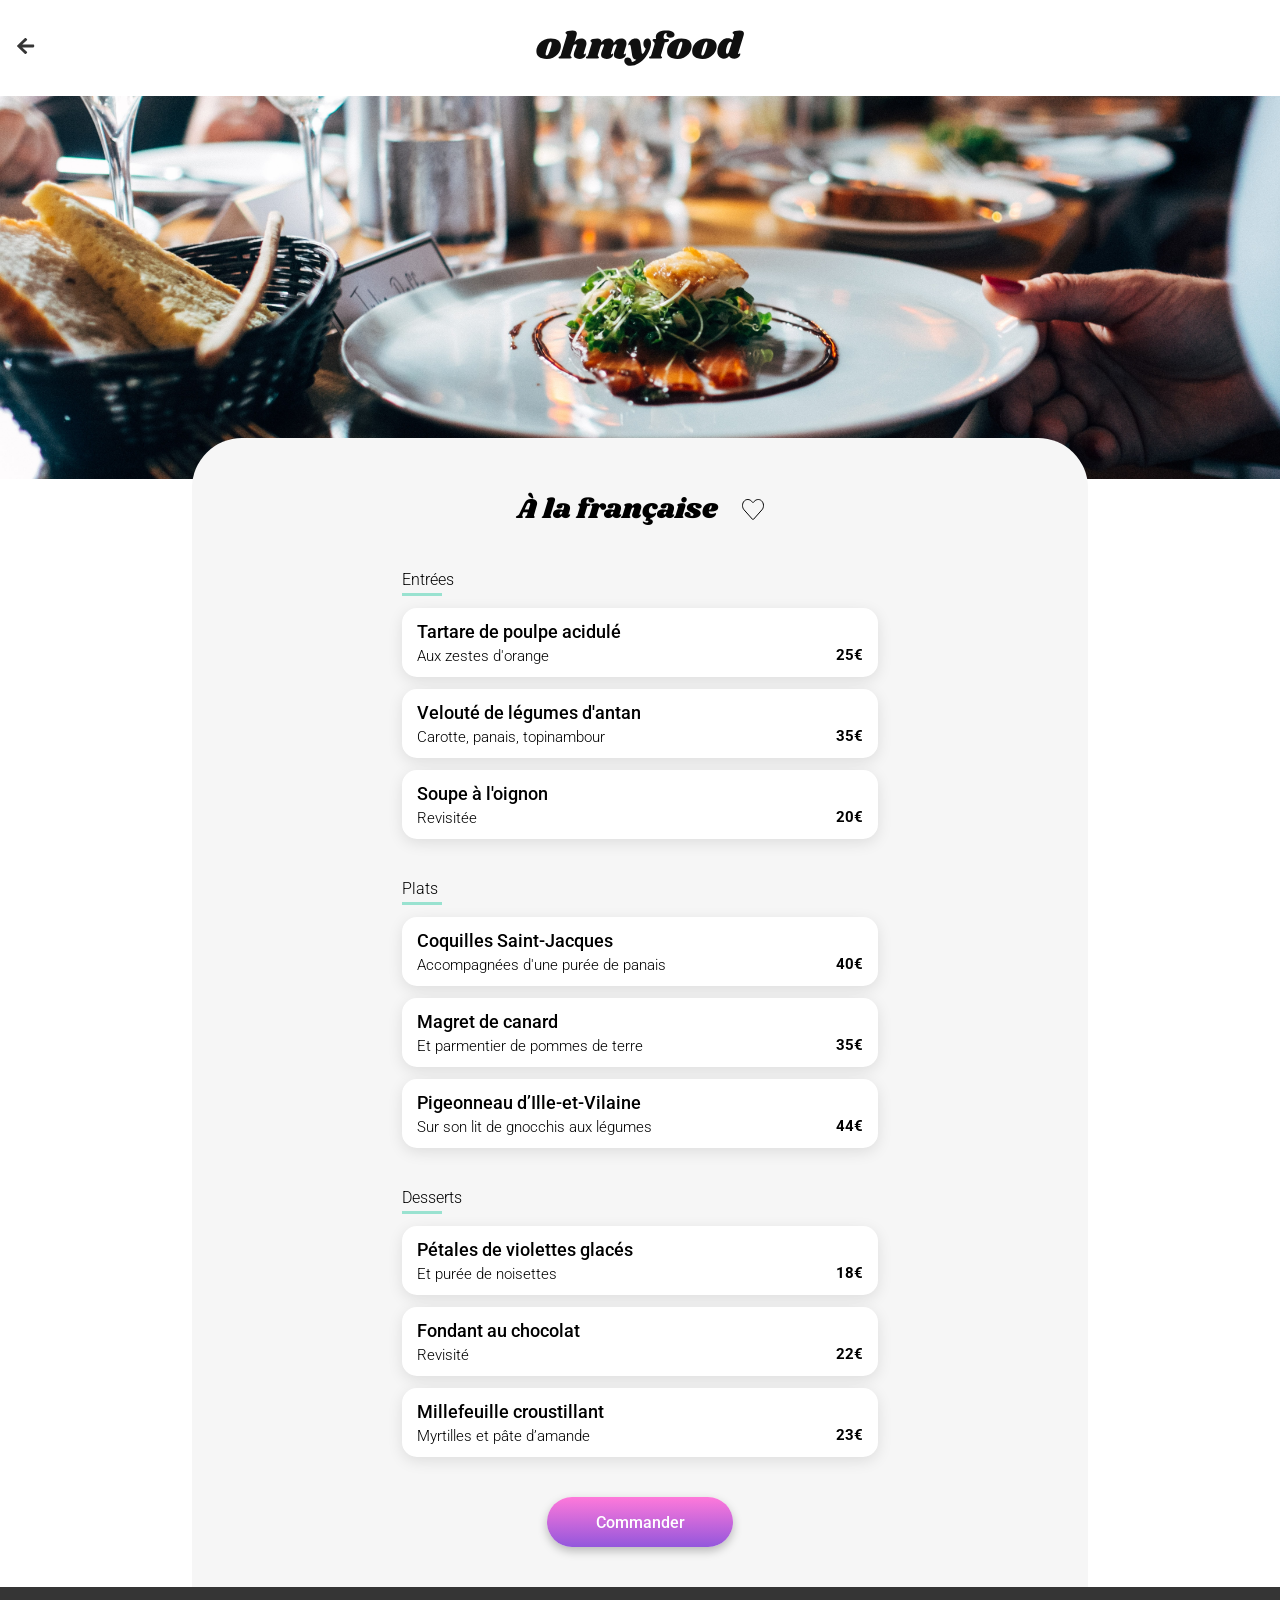
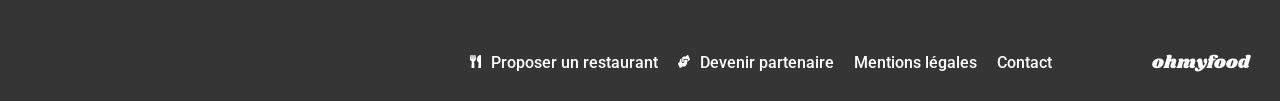
==== restaurants/a-la-francaise.html @ 62482ba0 "ajout des pages restaurants .html" ====
<!DOCTYPE html>
<html lang="fr">
    <head>
        <meta charset="UTF-8">
        <meta name="viewport" content="width=device-width, initial-scale=1.0">
        <title>OhMyFood! - À la française</title>
        <link rel="preconnect" href="https://fonts.googleapis.com">
        <link rel="preconnect" href="https://fonts.gstatic.com" crossorigin>
        <link href="https://fonts.googleapis.com/css2?family=Roboto:ital,wght@0,100..900;1,100..900&family=Shrikhand&display=swap" rel="stylesheet">
        <link rel="stylesheet" href="../assets/style.css">
    </head>

    <body>
        
        <header class="header">
            <img class="header__logo" src="../assets/images/logo/ohmyfood@2x.svg" alt="Logo du site OhMyFood">
            <a class="header__back" href="../index.html">
                <img src="../assets/images/icones/back.svg" alt="bouton back pour revenir sur la page principale">
            </a>
        </header>

        <main>
            <div class="hero">
                <img class="hero__image" src="../assets/images/restaurants/la-palette-du-gout.jpg" alt="image du restaurant la pallette du gout">
            </div>

            <section class="menu">
                <div class="menu__header">
                    <h1 class="menu__title">À la française</h1>
                    <div class="menu__heart"></div>
                </div>

                    <div class="menu__section">
                        <h2 class="menu__section-title">Entrées</h2>

                        <div class="dish">
                            <div class="dish__info">
                                <h3 class="dish__title">Tartare de poulpe acidulé</h3>
                                <p class="dish__description">Aux zestes d'orange</p>
                            </div>
                            <div class="dish__price">25€</div>
                            <div class="dish__check">
                                <img class="dish__check-img" src="../assets/images/icones/Check.svg" alt="icone check pour valider un plat">
                            </div>
                        </div>

                        <div class="dish">
                            <div class="dish__info">
                                <h3 class="dish__title">Velouté de légumes d'antan</h3>
                                <p class="dish__description">Carotte, panais, topinambour</p>
                            </div>
                            <div class="dish__price">35€</div>
                            <div class="dish__check">
                                <img class="dish__check-img" src="../assets/images/icones/Check.svg" alt="icone check pour valider un plat">
                            </div>
                        </div>

                        <div class="dish">
                            <div class="dish__info">
                                <h3 class="dish__title">Soupe à l'oignon</h3>
                                <p class="dish__description">Revisitée</p>
                            </div>
                            <div class="dish__price">20€</div>
                            <div class="dish__check">
                                <img class="dish__check-img" src="../assets/images/icones/Check.svg" alt="icone check pour valider un plat">
                            </div>
                        </div>
                    </div>

                    <div class="menu__section">
                        <h2 class="menu__section-title">Plats</h2>

                        <div class="dish">
                            <div class="dish__info">
                                <h3 class="dish__title">Coquilles Saint-Jacques</h3>
                                <p class="dish__description">Accompagnées d'une purée de panais</p>
                            </div>
                            <div class="dish__price">40€</div>
                            <div class="dish__check">
                                <img class="dish__check-img" src="../assets/images/icones/Check.svg" alt="icone check pour valider un plat">
                            </div>
                        </div>

                        <div class="dish">
                            <div class="dish__info">
                                <h3 class="dish__title">Magret de canard</h3>
                                <p class="dish__description">Et parmentier de pommes de terre</p>
                            </div>
                            <div class="dish__price">35€</div>
                            <div class="dish__check">
                                <img class="dish__check-img" src="../assets/images/icones/Check.svg" alt="icone check pour valider un plat">
                            </div>
                        </div>

                        <div class="dish">
                            <div class="dish__info">
                                <h3 class="dish__title">Pigeonneau d’Ille-et-Vilaine</h3>
                                <p class="dish__description">Sur son lit de gnocchis aux légumes</p>
                            </div>
                            <div class="dish__price">44€</div>
                            <div class="dish__check">
                                <img class="dish__check-img" src="../assets/images/icones/Check.svg" alt="icone check pour valider un plat">
                            </div>
                        </div>
                    </div>

                    <div class="menu__section">
                        <h2 class="menu__section-title">Desserts</h2>

                        <div class="dish">
                            <div class="dish__info">
                                <h3 class="dish__title">Pétales de violettes glacés</h3>
                                <p class="dish__description">Et purée de noisettes</p>
                            </div>
                            <div class="dish__price">18€</div>
                            <div class="dish__check">
                                <img class="dish__check-img" src="../assets/images/icones/Check.svg" alt="icone check pour valider un plat">
                            </div>
                        </div>

                        <div class="dish">
                            <div class="dish__info">
                                <h3 class="dish__title">Fondant au chocolat</h3>
                                <p class="dish__description">Revisité</p>
                            </div>
                            <div class="dish__price">22€</div>
                            <div class="dish__check">
                                <img class="dish__check-img" src="../assets/images/icones/Check.svg" alt="icone check pour valider un plat">
                            </div>
                        </div>

                        <div class="dish">
                            <div class="dish__info">
                                <h3 class="dish__title">Millefeuille croustillant</h3>
                                <p class="dish__description">Myrtilles et pâte d’amande</p>
                            </div>
                            <div class="dish__price">23€</div>
                            <div class="dish__check">
                                <img class="dish__check-img" src="../assets/images/icones/Check.svg" alt="icone check pour valider un plat">
                            </div>
                        </div>
                    </div>

                    <div class="menu__order">
                        <button class="btn btn--order">Commander</button>
                    </div>
            </section>
        </main>

        <footer class="footer">
            <h2 class="footer__title">ohmyfood</h2>
            <ul class="footer__list">
                <li>
                    <a href="#" class="footer__link"><img class="footer__img" src="../assets/images/icones/fork-knife.svg" alt="image de couvert">Proposer un restaurant</a>
                </li>
                <li>
                    <a href="#" class="footer__link"><img class="footer__img" src="../assets/images/icones/hands.svg" alt="image d'une poignée de main">Devenir partenaire</a>
                </li>
                <li>
                    <a href="#" class="footer__link">Mentions légales</a>
                </li>
                <li>
                    <a href="mailto:contact@ohmyfood.com" class="footer__link">Contact</a>
                </li>
            </ul>
        </footer>

    </body>
</html>
---- assets/style.css ----
*, *::before, *::after {
  box-sizing: border-box;
}

body, h1, h2, h3, p {
  margin: 0;
}

ul {
  margin: 0;
  padding: 0;
  list-style: none;
}

.header {
  display: flex;
  justify-content: center;
  align-items: center;
  background-color: #FFFFFF;
  height: 63px;
  position: relative;
  z-index: 1;
  box-shadow: 0px 4px 4px 0px rgba(0, 0, 0, 0.15);
}
@media (min-width: 1024px) {
  .header {
    height: 96px;
    box-shadow: none;
  }
}
.header__logo {
  height: 36px;
}
.header__back {
  position: absolute;
  left: 17px;
}

.footer {
  background-color: #353535;
  color: #FFFFFF;
  padding: 22px 0 22px 25px;
}
@media (min-width: 1024px) {
  .footer {
    display: flex;
    align-items: center;
    height: 114px;
    padding: 67px 0 30px;
  }
}
.footer__title {
  font-family: "Shrikhand", cursive;
  font-size: 18px;
  font-weight: 400;
  padding-bottom: 16px;
}
@media (min-width: 1024px) {
  .footer__title {
    padding: 0 30px 0 100px;
    order: 2;
  }
}
.footer__list {
  display: flex;
  flex-direction: column;
  gap: 7px;
}
@media (min-width: 1024px) {
  .footer__list {
    flex-direction: row;
    margin-left: auto;
    gap: 20px;
  }
}
.footer__link {
  font-family: "Roboto", sans-serif;
  font-weight: 500;
  color: #FFFFFF;
  text-decoration: none;
}
.footer__img {
  padding-right: 10px;
}

.loader {
  display: flex;
  justify-content: center;
  align-items: center;
  position: fixed;
  width: 100%;
  height: 100%;
  animation: hide-loader 1s ease forwards 2s;
  background-color: #FFFFFF;
  z-index: 3;
}
.loader__spinner {
  position: relative;
  width: 340px;
  height: 340px;
}
.loader__circle {
  position: absolute;
  top: 50%;
  left: 50%;
  border-radius: 50%;
  border: 4px solid transparent;
}
.loader__circle--1 {
  width: 220px;
  height: 220px;
  border-top-color: #9356DC;
  animation: animation-loader 1.2s linear infinite;
}
.loader__circle--2 {
  width: 190px;
  height: 190px;
  border-top-color: #FF79DA;
  animation: animation-loader 1s linear infinite reverse;
}
.loader__circle--3 {
  width: 170px;
  height: 170px;
  border-top-color: #9356DC;
  animation: animation-loader 1.5s linear infinite;
}
.loader__circle--4 {
  width: 120px;
  height: 120px;
  border-top-color: #FF79DA;
  animation: animation-loader 0.8s linear infinite reverse;
}

@keyframes hide-loader {
  0% {
    opacity: 1;
    visibility: visible;
  }
  100% {
    opacity: 0;
    visibility: hidden;
  }
}
@keyframes animation-loader {
  0% {
    transform: translate(-50%, -50%) rotate(0deg);
  }
  100% {
    transform: translate(-50%, -50%) rotate(360deg);
  }
}
@keyframes fade-in-up {
  from {
    opacity: 0;
    transform: translateY(30px);
  }
  to {
    opacity: 1;
    transform: translateY(0);
  }
}
.btn {
  font-family: "Roboto", sans-serif;
  font-weight: 500;
  display: flex;
  align-items: center;
  font-size: 16px;
  height: 50px;
  color: #FFFFFF;
  background: linear-gradient(#FF79DA, #9356DC);
  box-shadow: 0px 4px 10px 0px rgba(0, 0, 0, 0.25);
  border: none;
  border-radius: 30px;
  padding: 0 18.5px;
  cursor: pointer;
  transition: filter 400ms;
}
.btn:hover {
  filter: brightness(1.1);
  box-shadow: 0px 4px 15px 0px rgba(0, 0, 0, 0.45);
}
.btn--order {
  justify-content: center;
  min-width: 186px;
}

.location {
  display: flex;
  justify-content: center;
  align-items: center;
  position: relative;
  gap: 17px;
  height: 50px;
  background-color: #EAEAEA;
  box-shadow: 0px 4px 4px 0px rgba(0, 0, 0, 0.25);
}
@media (min-width: 1024px) {
  .location {
    box-shadow: none;
  }
}
.location__text {
  font-family: "Roboto", sans-serif;
  font-weight: 500;
}

.explore-restaurants {
  display: flex;
  flex-direction: column;
  align-items: center;
  padding: 39px 10px 57px;
  gap: 18px;
  background-color: #F6F6F6;
}
@media (min-width: 1024px) {
  .explore-restaurants {
    padding: 30px 0;
  }
}
.explore-restaurants__title {
  font-family: "Roboto", sans-serif;
  font-weight: 700;
  text-align: center;
  font-size: 24px;
}
@media (min-width: 1024px) {
  .explore-restaurants__title {
    font-size: 40px;
  }
}
.explore-restaurants__text {
  font-family: "Roboto", sans-serif;
  font-weight: 300;
  text-align: center;
  font-size: 18px;
  margin-bottom: 9px;
}

.operations {
  display: flex;
  flex-direction: column;
  gap: 25px;
  padding: 48px 20px 68px;
}
@media (min-width: 1024px) {
  .operations {
    padding: 50px 90px;
  }
}
@media (min-width: 1280px) {
  .operations {
    padding: 50px 207px 50px 180px;
  }
}
.operations__title {
  font-family: "Roboto", sans-serif;
  font-weight: 700;
}
.operations__container {
  display: flex;
  flex-direction: column;
  gap: 25px;
}
@media (min-width: 768px) {
  .operations__container {
    flex-direction: row;
  }
}
.operations__step {
  display: flex;
  align-items: center;
  position: relative;
  background: #F6F6F6;
  border-radius: 20px;
  height: 72px;
  box-shadow: 0px 4px 15px 0px rgba(0, 0, 0, 0.15);
  margin-left: 12px;
}
@media (min-width: 768px) {
  .operations__step {
    flex: 1;
  }
}
.operations__number {
  display: flex;
  justify-content: center;
  align-items: center;
  position: absolute;
  z-index: 1;
  left: -12px;
  background-color: #9356DC;
  color: #FFFFFF;
  border-radius: 50px;
  width: 24px;
  height: 24px;
}
.operations__icone {
  padding: 0 27px 0 33px;
}
.operations__step-title {
  font-family: "Roboto", sans-serif;
  font-weight: 500;
  font-size: 16px;
  padding-right: 10px;
}

.selection-restaurants {
  background-color: #F6F6F6;
  padding: 54px 18px 66px 17px;
}
@media (min-width: 1024px) {
  .selection-restaurants {
    padding: 30px 90px;
  }
}
@media (min-width: 1280px) {
  .selection-restaurants {
    padding: 30px 180px;
  }
}
.selection-restaurants__title {
  font-family: "Roboto", sans-serif;
  font-weight: 700;
  font-size: 24px;
  padding-bottom: 20px;
}
@media (min-width: 1024px) {
  .selection-restaurants__title {
    padding-bottom: 28px;
  }
}
.selection-restaurants__list {
  display: flex;
  flex-direction: column;
  gap: 18px;
}
@media (min-width: 768px) {
  .selection-restaurants__list {
    flex-wrap: wrap;
    flex-direction: row;
  }
}
@media (min-width: 1024px) {
  .selection-restaurants__list {
    justify-content: space-between;
    gap: 50px;
  }
}

.card {
  text-decoration: none;
  color: #000000;
  border-radius: 15px;
  overflow: hidden;
  box-shadow: 0px 4px 15px 0px rgba(0, 0, 0, 0.1);
  transition: filter 400ms;
}
.card:hover {
  filter: brightness(1.1);
  box-shadow: 0px 4px 15px 0px rgba(0, 0, 0, 0.45);
}
@media (min-width: 768px) {
  .card {
    width: calc((100% - 18px) / 2);
  }
}
@media (min-width: 1024px) {
  .card {
    max-width: 490px;
    width: calc((100% - 50px) / 2);
  }
}
@media (min-width: 1280px) {
  .card {
    max-width: 690px;
  }
}
.card__img-wrapper {
  position: relative;
}
.card__img {
  width: 100%;
  height: 175px;
  object-fit: cover;
}
.card__badge {
  font-family: "Roboto", sans-serif;
  font-weight: 500;
  position: absolute;
  top: 12px;
  right: 12px;
  background-color: #99E2D0;
  color: #008766;
  padding: 6px 12px;
  border-radius: 2px;
  font-size: 14px;
}
.card__content {
  display: flex;
  justify-content: space-between;
  align-items: center;
  padding: 16px 25px 12px 13px;
}
.card__title {
  font-family: "Roboto", sans-serif;
  font-weight: 700;
  font-size: 18px;
}
.card__place {
  font-family: "Roboto", sans-serif;
  font-weight: 300;
  font-size: 17px;
}
.card__heart {
  position: relative;
  width: 22px;
  height: 21px;
  cursor: pointer;
}
.card__heart::before, .card__heart::after {
  content: "";
  position: absolute;
  inset: 0;
  transition: opacity 600ms, transform 400ms;
  mask-size: contain;
  mask-repeat: no-repeat;
  -webkit-mask-size: contain;
  -webkit-mask-repeat: no-repeat;
}
.card__heart::before {
  background-color: #000000;
  z-index: 2;
  mask-image: url("images/icones/hearts-empty.svg");
  -webkit-mask-image: url("images/icones/hearts-empty.svg");
}
.card__heart::after {
  background: linear-gradient(#9356DC, #FF79DA);
  opacity: 0;
  z-index: 1;
  transform: scale(0);
  mask-image: url("images/icones/hearts-full.svg");
  -webkit-mask-image: url("images/icones/hearts-full.svg");
}
.card__heart:hover::before {
  opacity: 0;
}
.card__heart:hover::after {
  opacity: 1;
  transform: scale(1);
}

.hero__image {
  width: 100%;
  height: 275px;
  object-fit: cover;
}
@media (min-width: 1024px) {
  .hero__image {
    height: 383px;
  }
}

.menu {
  display: flex;
  flex-direction: column;
  gap: 40px;
  padding: 32px 13px 40px;
  background-color: #F6F6F6;
  position: relative;
  margin-top: -45px;
  border-top-left-radius: 50px;
  border-top-right-radius: 50px;
}
@media (min-width: 768px) {
  .menu {
    padding: 32px 100px 40px;
  }
}
@media (min-width: 1024px) {
  .menu {
    padding: 32px 140px 40px;
    margin: -45px 90px 0;
  }
}
@media (min-width: 1280px) {
  .menu {
    padding: 51px 210px 40px;
    margin: -45px 192px 0;
  }
}
.menu__header {
  display: flex;
  justify-content: center;
  align-items: center;
}
.menu__title {
  padding-right: 24px;
  font-family: "Shrikhand", cursive;
  font-size: 28px;
  font-weight: 400;
}
.menu__heart {
  position: relative;
  width: 22px;
  height: 21px;
  cursor: pointer;
}
.menu__heart::before, .menu__heart::after {
  content: "";
  position: absolute;
  inset: 0;
  transition: opacity 600ms, transform 400ms;
  mask-size: contain;
  mask-repeat: no-repeat;
  -webkit-mask-size: contain;
  -webkit-mask-repeat: no-repeat;
}
.menu__heart::before {
  background-color: #000000;
  z-index: 2;
  mask-image: url("images/icones/hearts-empty.svg");
  -webkit-mask-image: url("images/icones/hearts-empty.svg");
}
.menu__heart::after {
  background: linear-gradient(#9356DC, #FF79DA);
  opacity: 0;
  z-index: 1;
  transform: scale(0);
  mask-image: url("images/icones/hearts-full.svg");
  -webkit-mask-image: url("images/icones/hearts-full.svg");
}
.menu__heart:hover::before {
  opacity: 0;
}
.menu__heart:hover::after {
  opacity: 1;
  transform: scale(1);
}
.menu__section {
  display: flex;
  flex-direction: column;
  gap: 12px;
}
.menu__section:nth-child(2) .dish {
  animation-delay: 0.3s;
}
.menu__section:nth-child(3) .dish {
  animation-delay: 0.7s;
}
.menu__section:nth-child(4) .dish {
  animation-delay: 1.2s;
}
.menu__section-title {
  font-family: "Roboto", sans-serif;
  font-weight: 300;
  font-size: 16px;
  border-bottom: 3px solid #99E2D0;
  width: 40px;
  padding-bottom: 4px;
}
.menu__order {
  display: flex;
  justify-content: center;
}

.dish {
  display: flex;
  align-items: center;
  height: 69px;
  overflow: hidden;
  background: #FFFFFF;
  box-shadow: 0px 4.01px 15.04px 0px rgba(0, 0, 0, 0.1);
  border-radius: 15px;
  padding: 13.5px 0 13.5px 15px;
  opacity: 0;
  animation: fade-in-up 1s ease forwards;
  cursor: pointer;
}
.dish:hover .dish__check {
  width: 59px;
}
.dish__check {
  display: flex;
  justify-content: center;
  align-items: center;
  background-color: #99E2D0;
  width: 0;
  overflow: hidden;
  transition: width 0.3s ease;
  height: 69px;
}
.dish__check-img {
  background: #99E2D0;
}
.dish__info {
  display: flex;
  flex-direction: column;
  gap: 5px;
  flex: 1;
  min-width: 0;
}
.dish__title {
  font-family: "Roboto", sans-serif;
  font-weight: 500;
  white-space: nowrap;
  overflow: hidden;
  text-overflow: ellipsis;
  font-size: 18px;
}
.dish__description {
  font-family: "Roboto", sans-serif;
  font-weight: 300;
  white-space: nowrap;
  overflow: hidden;
  text-overflow: ellipsis;
  font-size: 15px;
}
.dish__price {
  font-family: "Roboto", sans-serif;
  font-weight: 700;
  font-size: 15px;
  padding: 25px 15px 0 0;
}

/*# sourceMappingURL=style.css.map */
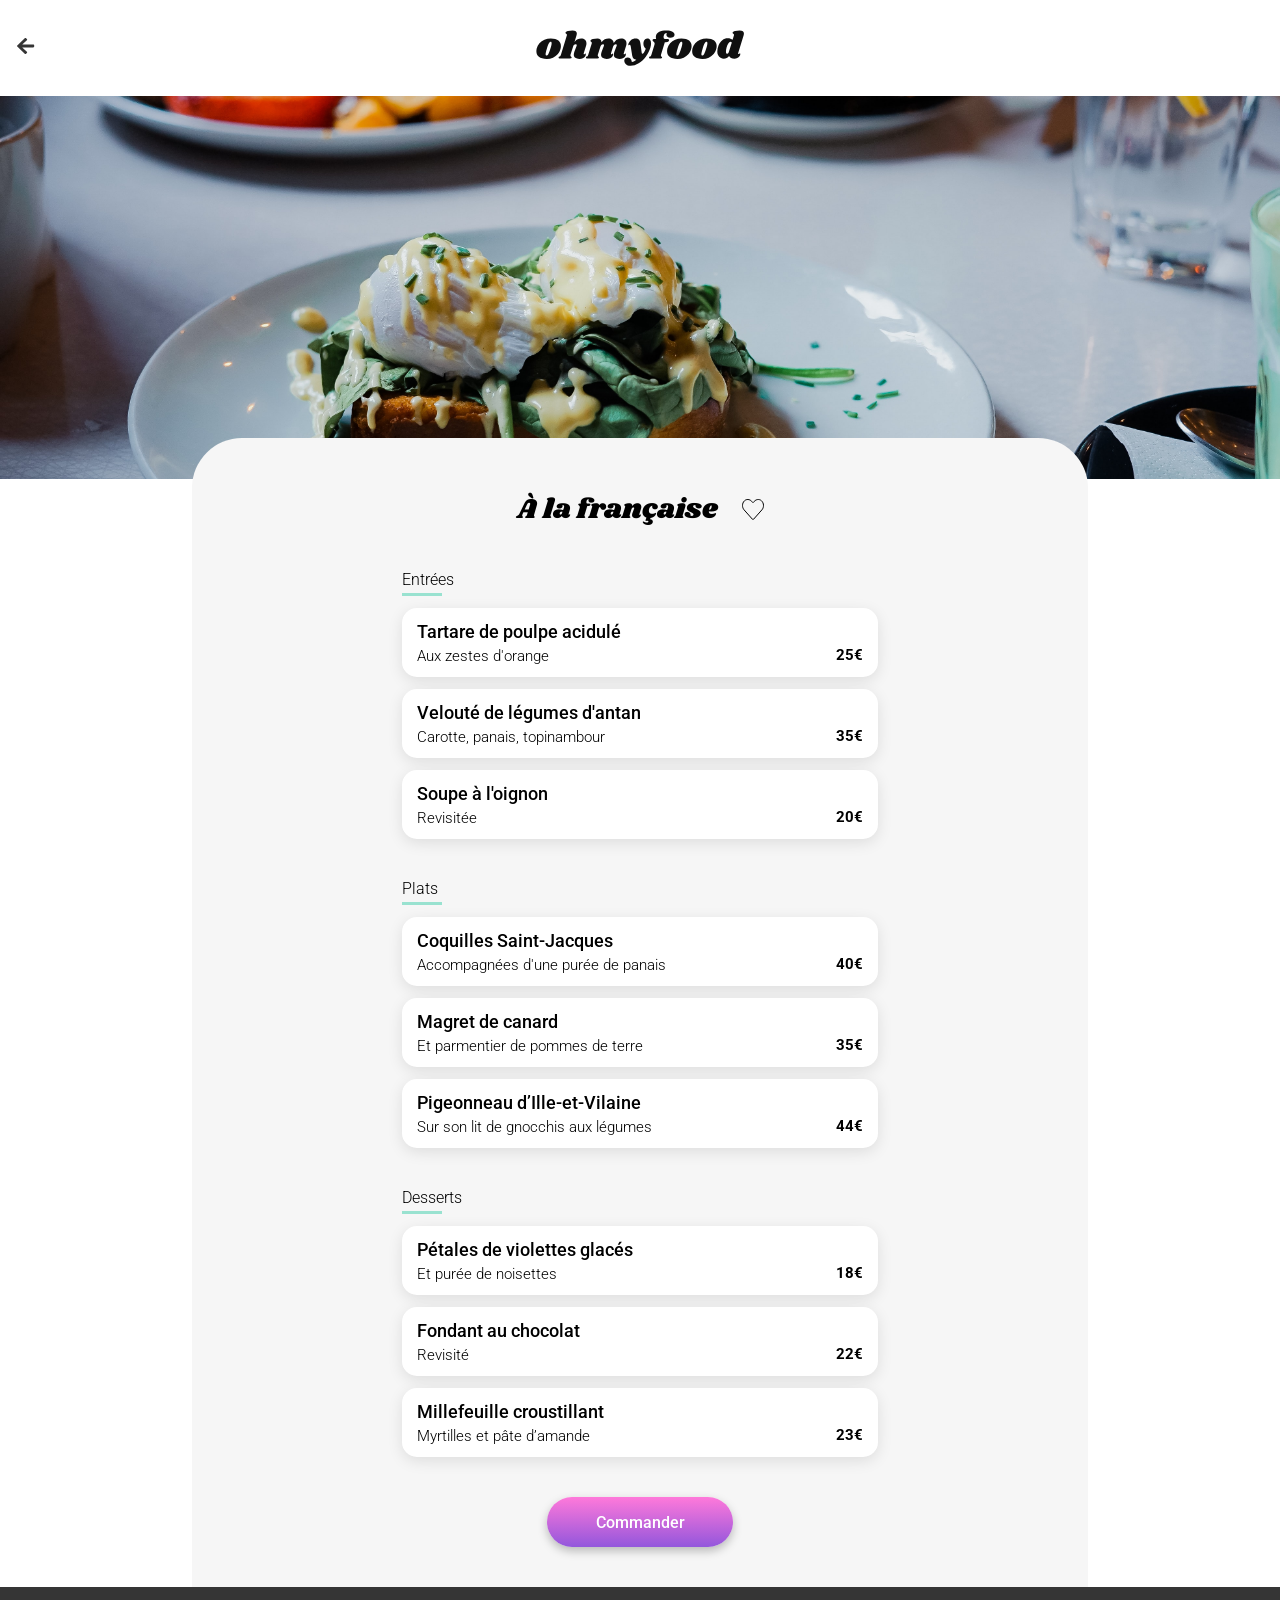
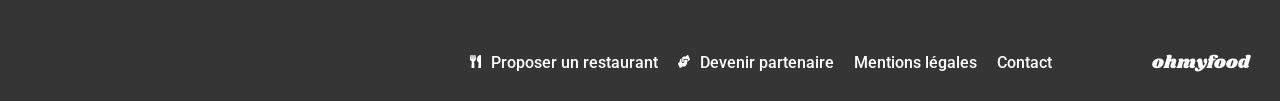
==== commit 72537344: "revu de code ok" ====
--- a/restaurants/a-la-francaise.html
+++ b/restaurants/a-la-francaise.html
@@ -21,7 +21,7 @@
 
         <main>
             <div class="hero">
-                <img class="hero__image" src="../assets/images/restaurants/la-palette-du-gout.jpg" alt="image du restaurant la pallette du gout">
+                <img class="hero__image" src="../assets/images/restaurants/a-la-francaise.jpg" alt="image du restaurant a la française">
             </div>
 
             <section class="menu">
--- a/assets/style.css
+++ b/assets/style.css
@@ -321,7 +321,6 @@
 .selection-restaurants__title {
   font-family: "Roboto", sans-serif;
   font-weight: 700;
-  font-size: 24px;
   padding-bottom: 20px;
 }
 @media (min-width: 1024px) {
@@ -370,7 +369,7 @@
     width: calc((100% - 50px) / 2);
   }
 }
-@media (min-width: 1280px) {
+@media (min-width: 1536px) {
   .card {
     max-width: 690px;
   }
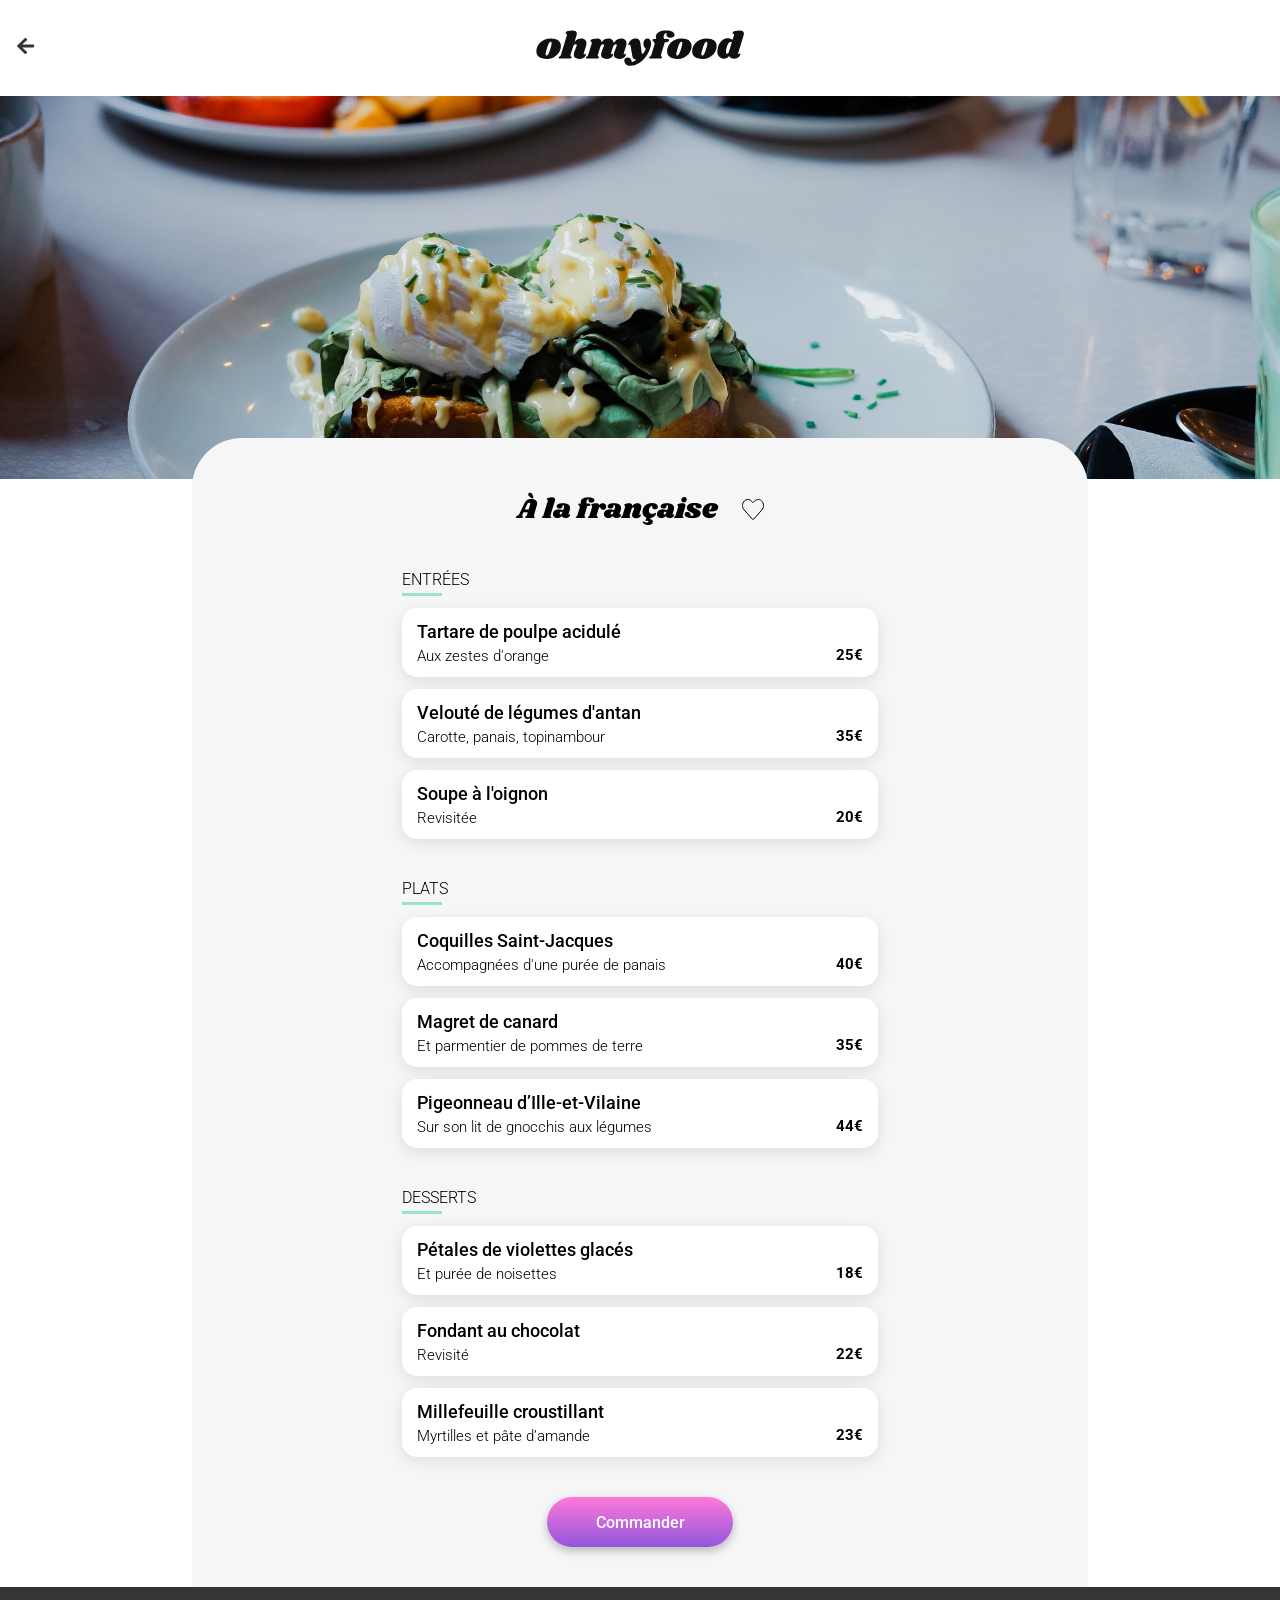
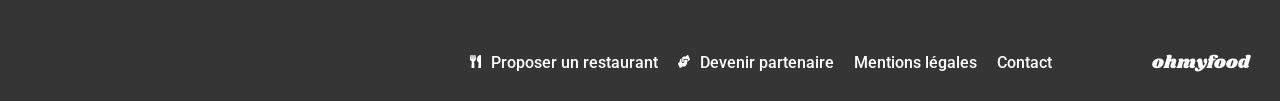
==== commit 64fab393: "modification des noms en majuscules pour les menu" ====
--- a/restaurants/a-la-francaise.html
+++ b/restaurants/a-la-francaise.html
@@ -31,7 +31,7 @@
                 </div>
 
                     <div class="menu__section">
-                        <h2 class="menu__section-title">Entrées</h2>
+                        <h2 class="menu__section-title">ENTRÉES</h2>
 
                         <div class="dish">
                             <div class="dish__info">
@@ -68,7 +68,7 @@
                     </div>
 
                     <div class="menu__section">
-                        <h2 class="menu__section-title">Plats</h2>
+                        <h2 class="menu__section-title">PLATS</h2>
 
                         <div class="dish">
                             <div class="dish__info">
@@ -105,7 +105,7 @@
                     </div>
 
                     <div class="menu__section">
-                        <h2 class="menu__section-title">Desserts</h2>
+                        <h2 class="menu__section-title">DESSERTS</h2>
 
                         <div class="dish">
                             <div class="dish__info">
--- a/assets/style.css
+++ b/assets/style.css
@@ -588,9 +588,6 @@
   transition: width 0.3s ease;
   height: 69px;
 }
-.dish__check-img {
-  background: #99E2D0;
-}
 .dish__info {
   display: flex;
   flex-direction: column;
